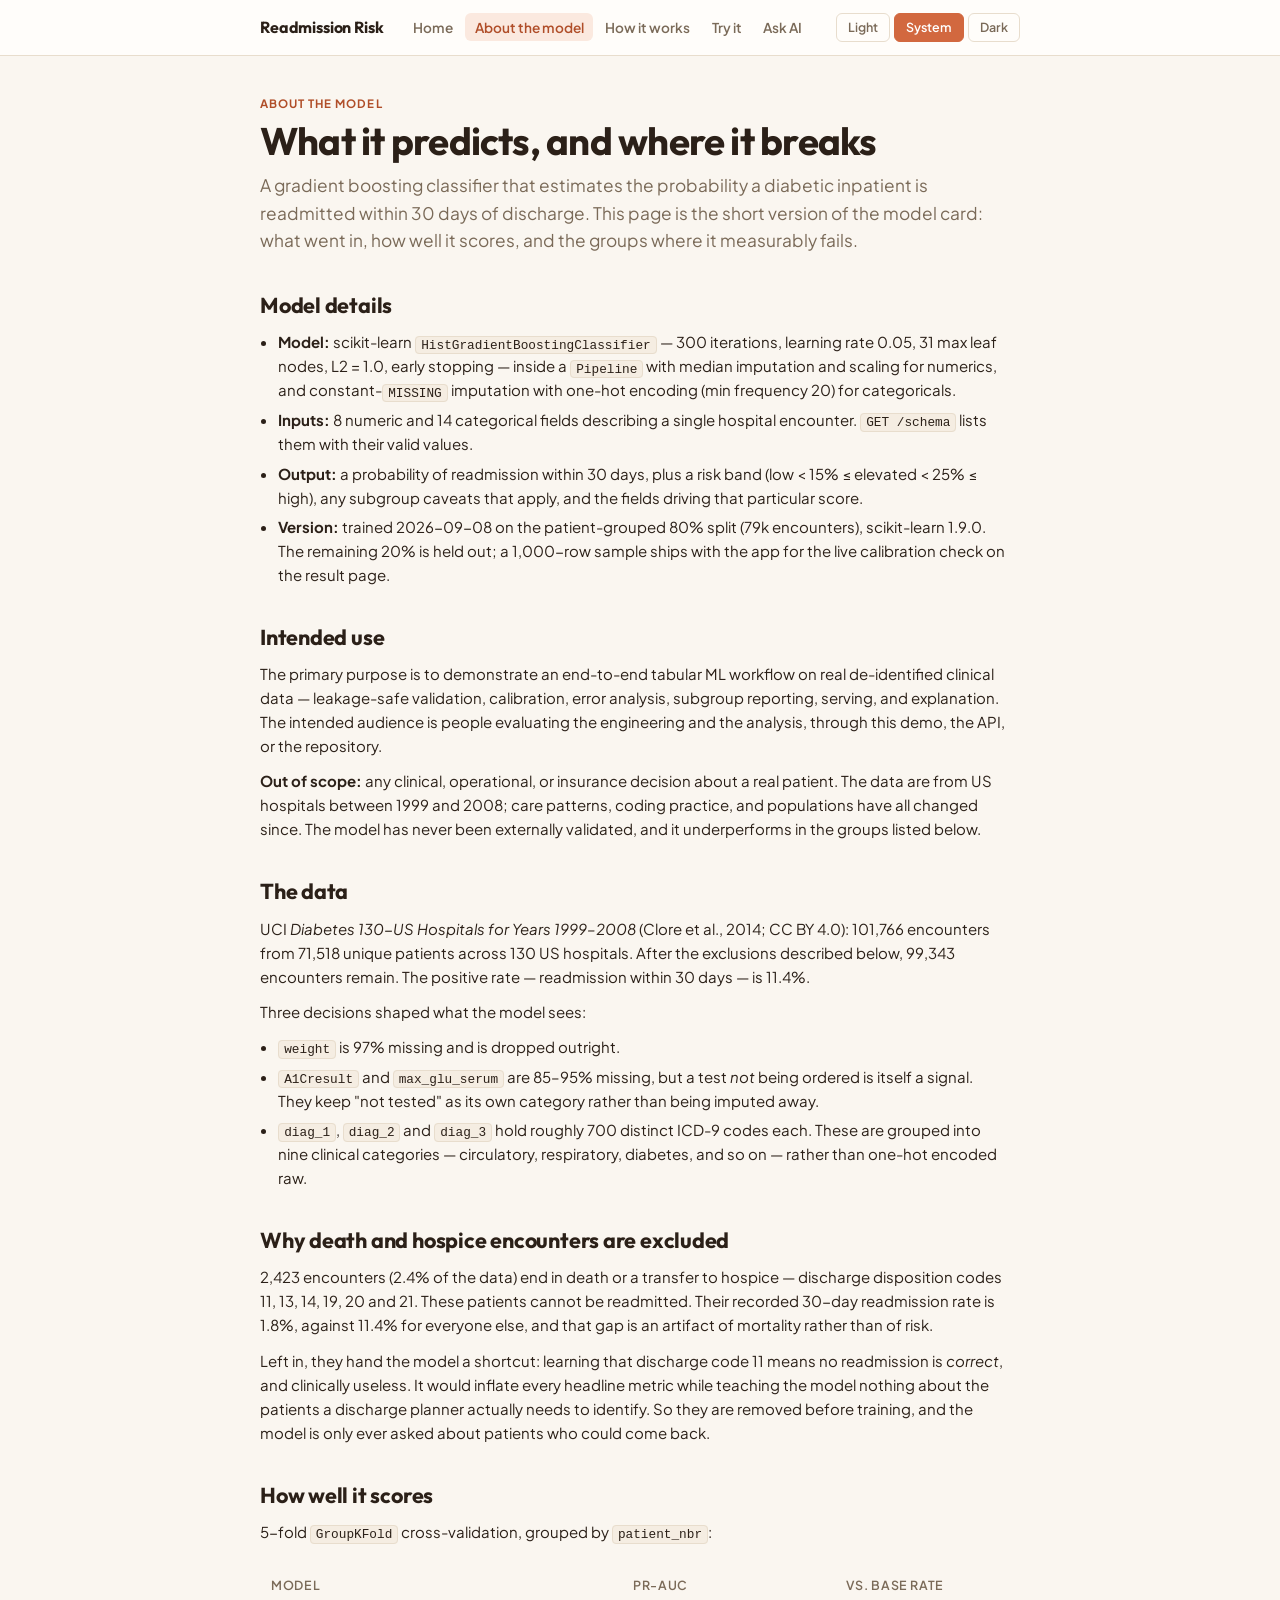
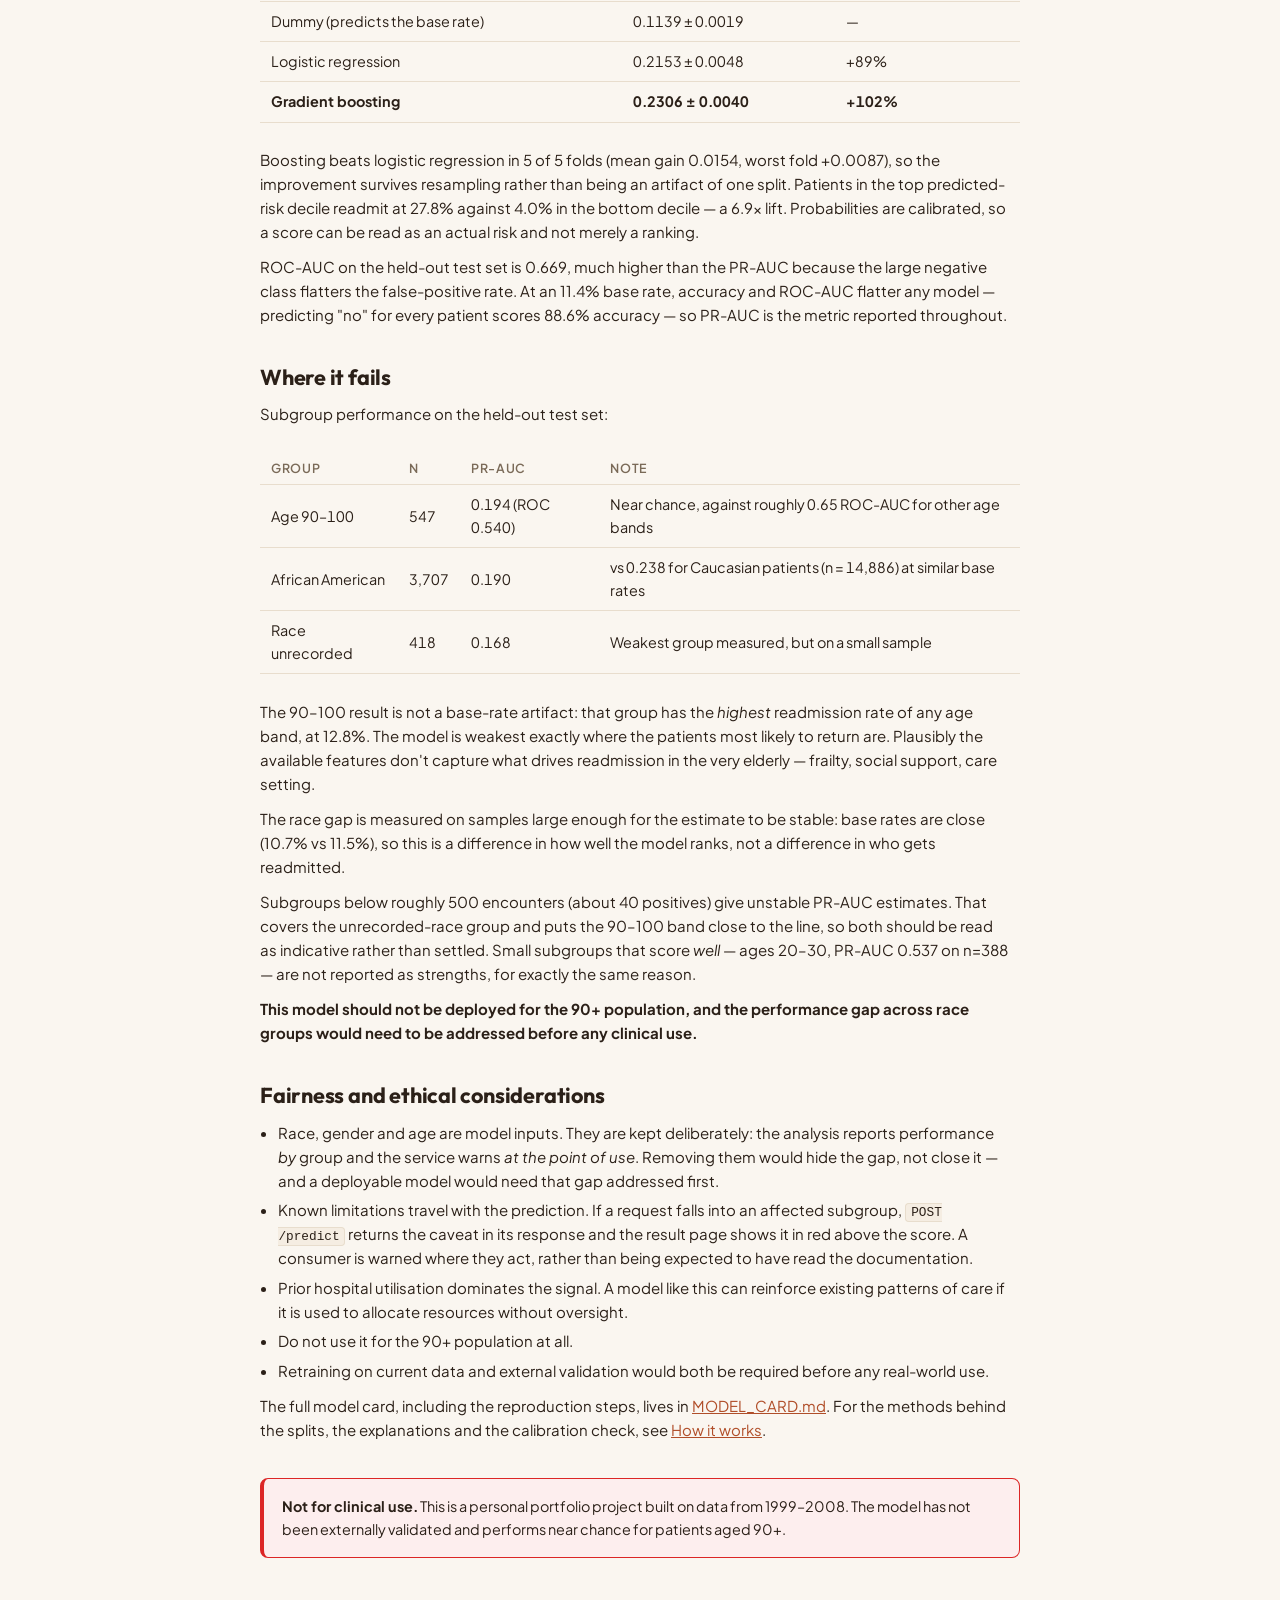
==== static/about.html @ 4ba6e390 "Restructure into multipage site: Home, About, How it works, Try it, Ask AI" ====
<!doctype html>
<html lang="en">
<head>
  <meta charset="utf-8">
  <meta name="viewport" content="width=device-width, initial-scale=1">
  <title>About the model — 30-day readmission risk</title>
  <script>
    // Apply the saved theme before first paint, so a reload never flashes the wrong theme.
    try {
      const t = localStorage.getItem("theme");
      if (t === "light" || t === "dark") document.documentElement.dataset.theme = t;
    } catch {}
  </script>
  <link rel="stylesheet" href="/static/style.css">
  <link rel="stylesheet" href="https://fonts.googleapis.com/css2?family=Outfit:wght@600;700&family=Plus+Jakarta+Sans:wght@400;500;600;700&display=swap">
  <script src="/static/site.js" defer></script>
</head>
<body>
<header class="site-header">
  <div class="site-header-inner">
    <a class="brand" href="/">Readmission Risk</a>
    <nav class="site-nav" aria-label="Main">
      <a href="/">Home</a>
      <a href="/about" aria-current="page">About the model</a>
      <a href="/how-it-works">How it works</a>
      <a href="/try">Try it</a>
      <a href="/ask">Ask AI</a>
    </nav>
    <div class="theme" role="group" aria-label="Theme">
      <button type="button" data-theme-choice="light">Light</button>
      <button type="button" data-theme-choice="system">System</button>
      <button type="button" data-theme-choice="dark">Dark</button>
    </div>
  </div>
</header>

<main>
  <div class="page-hero">
    <p class="eyebrow">About the model</p>
    <h1>What it predicts, and where it breaks</h1>
    <p class="lede">
      A gradient boosting classifier that estimates the probability a diabetic inpatient is
      readmitted within 30 days of discharge. This page is the short version of the model
      card: what went in, how well it scores, and the groups where it measurably fails.
    </p>
  </div>

  <div class="prose">
    <h2>Model details</h2>
    <ul>
      <li><b>Model:</b> scikit-learn <code>HistGradientBoostingClassifier</code> — 300 iterations,
        learning rate 0.05, 31 max leaf nodes, L2 = 1.0, early stopping — inside a
        <code>Pipeline</code> with median imputation and scaling for numerics, and
        constant-<code>MISSING</code> imputation with one-hot encoding (min frequency 20)
        for categoricals.</li>
      <li><b>Inputs:</b> 8 numeric and 14 categorical fields describing a single hospital
        encounter. <code>GET /schema</code> lists them with their valid values.</li>
      <li><b>Output:</b> a probability of readmission within 30 days, plus a risk band
        (low &lt; 15% ≤ elevated &lt; 25% ≤ high), any subgroup caveats that apply, and the
        fields driving that particular score.</li>
      <li><b>Version:</b> trained 2026-09-08 on the patient-grouped 80% split (79k encounters),
        scikit-learn 1.9.0. The remaining 20% is held out; a 1,000-row sample ships with the
        app for the live calibration check on the result page.</li>
    </ul>

    <h2>Intended use</h2>
    <p>
      The primary purpose is to demonstrate an end-to-end tabular ML workflow on real
      de-identified clinical data — leakage-safe validation, calibration, error analysis,
      subgroup reporting, serving, and explanation. The intended audience is people
      evaluating the engineering and the analysis, through this demo, the API, or the
      repository.
    </p>
    <p>
      <b>Out of scope:</b> any clinical, operational, or insurance decision about a real
      patient. The data are from US hospitals between 1999 and 2008; care patterns, coding
      practice, and populations have all changed since. The model has never been externally
      validated, and it underperforms in the groups listed below.
    </p>

    <h2>The data</h2>
    <p>
      UCI <i>Diabetes 130-US Hospitals for Years 1999–2008</i> (Clore et al., 2014; CC BY 4.0):
      101,766 encounters from 71,518 unique patients across 130 US hospitals. After the
      exclusions described below, 99,343 encounters remain. The positive rate — readmission
      within 30 days — is 11.4%.
    </p>
    <p>Three decisions shaped what the model sees:</p>
    <ul>
      <li><code>weight</code> is 97% missing and is dropped outright.</li>
      <li><code>A1Cresult</code> and <code>max_glu_serum</code> are 85–95% missing, but a test
        <i>not</i> being ordered is itself a signal. They keep "not tested" as its own
        category rather than being imputed away.</li>
      <li><code>diag_1</code>, <code>diag_2</code> and <code>diag_3</code> hold roughly 700
        distinct ICD-9 codes each. These are grouped into nine clinical categories —
        circulatory, respiratory, diabetes, and so on — rather than one-hot encoded raw.</li>
    </ul>

    <h2>Why death and hospice encounters are excluded</h2>
    <p>
      2,423 encounters (2.4% of the data) end in death or a transfer to hospice — discharge
      disposition codes 11, 13, 14, 19, 20 and 21. These patients cannot be readmitted. Their
      recorded 30-day readmission rate is 1.8%, against 11.4% for everyone else, and that gap
      is an artifact of mortality rather than of risk.
    </p>
    <p>
      Left in, they hand the model a shortcut: learning that discharge code 11 means no
      readmission is <i>correct</i>, and clinically useless. It would inflate every headline
      metric while teaching the model nothing about the patients a discharge planner actually
      needs to identify. So they are removed before training, and the model is only ever
      asked about patients who could come back.
    </p>

    <h2>How well it scores</h2>
    <p>5-fold <code>GroupKFold</code> cross-validation, grouped by <code>patient_nbr</code>:</p>
    <div class="table-scroll">
      <table>
        <thead>
          <tr><th>Model</th><th>PR-AUC</th><th>vs. base rate</th></tr>
        </thead>
        <tbody>
          <tr><td>Dummy (predicts the base rate)</td><td>0.1139 ± 0.0019</td><td>—</td></tr>
          <tr><td>Logistic regression</td><td>0.2153 ± 0.0048</td><td>+89%</td></tr>
          <tr><td><b>Gradient boosting</b></td><td><b>0.2306 ± 0.0040</b></td><td><b>+102%</b></td></tr>
        </tbody>
      </table>
    </div>
    <p>
      Boosting beats logistic regression in 5 of 5 folds (mean gain 0.0154, worst fold
      +0.0087), so the improvement survives resampling rather than being an artifact of one
      split. Patients in the top predicted-risk decile readmit at 27.8% against 4.0% in the
      bottom decile — a 6.9× lift. Probabilities are calibrated, so a score can be read as an
      actual risk and not merely a ranking.
    </p>
    <p>
      ROC-AUC on the held-out test set is 0.669, much higher than the PR-AUC because the large
      negative class flatters the false-positive rate. At an 11.4% base rate, accuracy and
      ROC-AUC flatter any model — predicting "no" for every patient scores 88.6% accuracy —
      so PR-AUC is the metric reported throughout.
    </p>

    <h2>Where it fails</h2>
    <p>Subgroup performance on the held-out test set:</p>
    <div class="table-scroll">
      <table>
        <thead>
          <tr><th>Group</th><th>n</th><th>PR-AUC</th><th>Note</th></tr>
        </thead>
        <tbody>
          <tr>
            <td>Age 90–100</td><td>547</td><td>0.194 (ROC 0.540)</td>
            <td>Near chance, against roughly 0.65 ROC-AUC for other age bands</td>
          </tr>
          <tr>
            <td>African American</td><td>3,707</td><td>0.190</td>
            <td>vs 0.238 for Caucasian patients (n = 14,886) at similar base rates</td>
          </tr>
          <tr>
            <td>Race unrecorded</td><td>418</td><td>0.168</td>
            <td>Weakest group measured, but on a small sample</td>
          </tr>
        </tbody>
      </table>
    </div>
    <p>
      The 90–100 result is not a base-rate artifact: that group has the <i>highest</i>
      readmission rate of any age band, at 12.8%. The model is weakest exactly where the
      patients most likely to return are. Plausibly the available features don't capture what
      drives readmission in the very elderly — frailty, social support, care setting.
    </p>
    <p>
      The race gap is measured on samples large enough for the estimate to be stable: base
      rates are close (10.7% vs 11.5%), so this is a difference in how well the model ranks,
      not a difference in who gets readmitted.
    </p>
    <p>
      Subgroups below roughly 500 encounters (about 40 positives) give unstable PR-AUC
      estimates. That covers the unrecorded-race group and puts the 90–100 band close to the
      line, so both should be read as indicative rather than settled. Small subgroups that
      score <i>well</i> — ages 20–30, PR-AUC 0.537 on n=388 — are not reported as strengths,
      for exactly the same reason.
    </p>
    <p>
      <b>This model should not be deployed for the 90+ population, and the performance gap
      across race groups would need to be addressed before any clinical use.</b>
    </p>

    <h2>Fairness and ethical considerations</h2>
    <ul>
      <li>Race, gender and age are model inputs. They are kept deliberately: the analysis
        reports performance <i>by</i> group and the service warns <i>at the point of use</i>.
        Removing them would hide the gap, not close it — and a deployable model would need
        that gap addressed first.</li>
      <li>Known limitations travel with the prediction. If a request falls into an affected
        subgroup, <code>POST /predict</code> returns the caveat in its response and the result
        page shows it in red above the score. A consumer is warned where they act, rather than
        being expected to have read the documentation.</li>
      <li>Prior hospital utilisation dominates the signal. A model like this can reinforce
        existing patterns of care if it is used to allocate resources without oversight.</li>
      <li>Do not use it for the 90+ population at all.</li>
      <li>Retraining on current data and external validation would both be required before any
        real-world use.</li>
    </ul>

    <p>
      The full model card, including the reproduction steps, lives in
      <a href="https://github.com/Yasminenaser1/tabular-lab/blob/main/MODEL_CARD.md">MODEL_CARD.md</a>.
      For the methods behind the splits, the explanations and the calibration check, see
      <a href="/how-it-works">How it works</a>.
    </p>
  </div>

  <div class="disclaimer">
    <strong>Not for clinical use.</strong> This is a personal portfolio project built on data
    from 1999–2008. The model has not been externally validated and performs near chance for
    patients aged 90+.
  </div>
</main>
</body>
</html>
---- static/style.css ----
:root {
  color-scheme: light dark;
  --bg:            light-dark(#faf6f0, #1a1410);
  --card:          light-dark(#fffdfa, #241c15);
  --card-2:        light-dark(#f5ede2, #2e241b);
  --ink:           light-dark(#2b2018, #f2e9dd);
  --muted:         light-dark(#7a6a58, #b3a291);
  --line:          light-dark(#e8ddcd, #3a2e22);
  --accent:        light-dark(#d2683f, #e88a5c);
  --accent-ink:    light-dark(#b04e29, #f0a077);
  --accent-soft:   light-dark(#fbe9df, #3a2519);
  --good:          light-dark(#16a34a, #22c55e);
  --warning:       light-dark(#d97706, #fab219);
  --critical:      light-dark(#dc2626, #ef4444);
  --critical-soft: light-dark(#fdeeee, #2a1519);
  --shadow: light-dark(0 12px 32px -20px rgba(19,26,42,.35), 0 20px 40px -24px rgba(0,0,0,.8));
  --display: "Outfit", system-ui, -apple-system, sans-serif;
  --body: "Plus Jakarta Sans", system-ui, -apple-system, "Segoe UI", sans-serif;
}
:root[data-theme="light"] { color-scheme: light; }
:root[data-theme="dark"]  { color-scheme: dark; }

* { box-sizing: border-box; }
body {
  margin: 0; padding: 0 1.25rem 4rem; min-height: 100vh;
  background: var(--bg); color: var(--ink); font: 15px/1.6 var(--body);
  -webkit-font-smoothing: antialiased;
}
main { max-width: 760px; margin: 0 auto; padding-top: 2.5rem; }
h1 { font: 700 2.4rem/1.1 var(--display); letter-spacing: -.02em; margin: 0 0 .35rem; }
#status { color: var(--muted); margin: 0 0 1.75rem; }

/* ---- site header / nav (shared by every page) ---- */
.site-header {
  margin: 0 -1.25rem 0; padding: 0 1.25rem;
  background: var(--card); border-bottom: 1px solid var(--line);
}
.site-header-inner {
  max-width: 760px; margin: 0 auto; padding: .8rem 0;
  display: flex; align-items: center; gap: 1rem 1.25rem; flex-wrap: wrap;
}
.brand {
  font: 700 1rem var(--display); letter-spacing: -.01em;
  color: var(--ink); text-decoration: none; white-space: nowrap;
}
.brand:hover { color: var(--accent-ink); }
.site-nav { display: flex; flex-wrap: wrap; gap: .15rem; margin-right: auto; }
.site-nav a {
  font: 600 .85rem var(--body); color: var(--muted); text-decoration: none;
  padding: .35rem .6rem; border-radius: 6px; white-space: nowrap;
}
.site-nav a:hover { color: var(--ink); background: var(--card-2); }
.site-nav a[aria-current="page"] { color: var(--accent-ink); background: var(--accent-soft); }

/* ---- theme switch ---- */
.theme { display: flex; justify-content: flex-end; gap: .25rem; }
.theme button {
  font: 600 .78rem var(--body); color: var(--muted); background: var(--card);
  border: 1px solid var(--line); border-radius: 6px; padding: .35rem .7rem;
}
.theme button:hover { color: var(--ink); background: var(--card-2); }
.theme button.is-active { color: #fff; background: var(--accent); border-color: var(--accent); }

/* ---- form ---- */
fieldset {
  border: 1px solid var(--line); border-radius: 12px; background: var(--card);
  padding: 1.25rem 1.5rem 1.5rem; margin: 0 0 1.25rem;
}
legend { font: 600 1rem var(--display); padding: 0 .5rem; color: var(--accent-ink); }
.grid {
  display: grid; grid-template-columns: repeat(auto-fill, minmax(200px, 1fr));
  gap: 1rem 1.25rem;
}
label { display: flex; flex-direction: column; gap: .3rem; font-size: .82rem; font-weight: 600; color: var(--muted); }
input, select {
  font: 500 .95rem var(--body); color: var(--ink); padding: .55rem .7rem;
  border: 1px solid var(--line); border-radius: 8px; background: var(--card-2);
  font-variant-numeric: tabular-nums;
}
input:focus, select:focus { outline: 2px solid var(--accent); outline-offset: 1px; border-color: var(--accent); }
button {
  font: 700 .95rem var(--body); color: #fff; background: var(--accent);
  border: 0; border-radius: 8px; padding: .7rem 1.5rem; cursor: pointer;
}
button:hover { background: var(--accent-ink); }
.ghost { background: transparent; color: var(--accent-ink); border: 1px solid var(--line); }
.ghost:hover { background: var(--accent-soft); }

/* ---- wizard ---- */
.steps { display: flex; gap: .5rem; margin: 0 0 .6rem; }
.step {
  flex: 1; font: 600 .8rem var(--body); color: var(--muted);
  padding: .5rem .75rem; border-radius: 8px; border: 1px solid var(--line); background: var(--card);
  display: flex; align-items: center; gap: .5rem;
}
.step b {
  width: 22px; height: 22px; border-radius: 50%; display: grid; place-items: center;
  font: 700 .72rem var(--body); background: var(--card-2); color: var(--muted);
}
.step.is-active { color: var(--ink); border-color: var(--accent); }
.step.is-active b { background: var(--accent); color: #fff; }
.step.is-done b { background: var(--good); color: #fff; }
.progress { height: 4px; border-radius: 999px; background: var(--card-2); margin: 0 0 1.5rem; overflow: hidden; }
.progress-bar { height: 100%; width: 33%; background: var(--accent); transition: width .3s ease; }
.panel[hidden] { display: none; }
.actions { display: flex; justify-content: space-between; align-items: center; gap: 1rem; margin-top: .25rem; }

/* ---- result ---- */
#result { margin-top: .25rem; }
.card {
  border: 1px solid var(--line); border-radius: 12px; background: var(--card);
  padding: 1.75rem 2rem; box-shadow: var(--shadow); margin-bottom: 1.25rem;
}
.hero { font: 700 4rem/1 var(--display); letter-spacing: -.03em; }
.compare { color: var(--muted); margin: .4rem 0 1rem; }
.band {
  display: inline-flex; align-items: center; gap: .45rem; font-weight: 700; font-size: .82rem;
  padding: .35rem .7rem .35rem .55rem; border-radius: 6px; background: var(--card-2); border: 1px solid var(--line);
}
.band::before { content: ""; width: 8px; height: 8px; border-radius: 50%; background: var(--dot); }
.band-low { --dot: var(--good); }
.band-elevated { --dot: var(--warning); }
.band-high { --dot: var(--critical); }
.caveats {
  margin-top: 1.25rem; padding: 1rem 1.1rem; border-radius: 8px;
  border: 1px solid var(--critical); border-left-width: 4px; background: var(--critical-soft);
}
.caveats h3 { margin: 0 0 .4rem; font: 700 1rem var(--body); }
.caveats p { margin: .3rem 0; }
.error { color: var(--critical); font-weight: 600; }

/* ---- risk meter ---- */
.meter { margin-top: 1.25rem; }
.meter-track { position: relative; height: 10px; border-radius: 999px; background: var(--card-2); }
.meter-fill { height: 100%; border-radius: 999px; background: var(--dot, var(--accent)); transition: width .5s ease; }
.meter-base { position: absolute; top: -5px; width: 2px; height: 20px; background: var(--ink); opacity: .6; }
.meter-scale { display: flex; justify-content: space-between; margin-top: .4rem; font-size: .72rem; color: var(--muted); }
.meter-scale .base { color: var(--ink); font-weight: 600; }
.clear { color: var(--muted); margin-top: 1.25rem; }

/* ---- example patients ---- */
.examples { display: flex; flex-wrap: wrap; gap: .5rem; align-items: center; margin-bottom: 1rem; }
.examples span { font-size: .85rem; color: var(--muted); margin-right: .25rem; }
.examples button { font-size: .82rem; padding: .45rem .8rem; }
@media (prefers-reduced-motion: reduce) { .meter-fill, .progress-bar { transition: none; } }

/* ---- field labels: readable name + raw feature key ---- */
.lbl { color: var(--ink); }
.key { font: 400 .68rem/1 ui-monospace, Menlo, monospace; color: var(--muted); opacity: .8; }

/* ---- drivers ---- */
.drivers { margin-top: 1.25rem; }
.drivers h3 { margin: 0 0 .6rem; font: 700 1rem var(--body); }
.drivers ul { list-style: none; margin: 0; padding: 0; display: grid; gap: .55rem; }
.driver { display: grid; grid-template-columns: 1fr 120px 72px; gap: .75rem; align-items: center; font-size: .88rem; }
.driver-name small { display: block; color: var(--muted); font-size: .75rem; }
.driver-bar { height: 8px; border-radius: 999px; background: var(--card-2); overflow: hidden; }
.driver-bar i { display: block; height: 100%; background: var(--dot); }
.driver-up { --dot: var(--critical); }
.driver-down { --dot: var(--good); }
.driver-delta { text-align: right; font-weight: 700; font-variant-numeric: tabular-nums; }
.drivers .clear { font-size: .8rem; margin-top: .75rem; }
@media (max-width: 520px) { .driver { grid-template-columns: 1fr 72px; } .driver-bar { display: none; } }

/* ---- page content (home / about / how-it-works) ---- */
.page-hero { margin-bottom: 2.25rem; }
.eyebrow {
  font: 700 .72rem var(--body); letter-spacing: .09em; text-transform: uppercase;
  color: var(--accent-ink); margin: 0 0 .6rem;
}
.lede { font-size: 1.08rem; color: var(--muted); margin: .6rem 0 0; max-width: 60ch; }
.cta-row { display: flex; flex-wrap: wrap; gap: .75rem; margin-top: 1.5rem; }
a.btn {
  display: inline-block; font: 700 .95rem var(--body); text-decoration: none;
  color: #fff; background: var(--accent); border-radius: 8px; padding: .7rem 1.5rem;
}
a.btn:hover { background: var(--accent-ink); }
a.btn.ghost { color: var(--accent-ink); background: transparent; border: 1px solid var(--line); }
a.btn.ghost:hover { background: var(--accent-soft); }

/* headline numbers */
.stat-row {
  display: grid; grid-template-columns: repeat(auto-fit, minmax(160px, 1fr));
  gap: 1rem; margin: 0 0 2.25rem;
}
.stat {
  border: 1px solid var(--line); border-radius: 12px; background: var(--card);
  padding: 1.1rem 1.25rem;
}
.stat b {
  display: block; font: 700 1.85rem/1.1 var(--display); letter-spacing: -.02em;
  color: var(--ink); font-variant-numeric: tabular-nums;
}
.stat span { display: block; font-size: .8rem; color: var(--muted); margin-top: .3rem; }

/* link cards to the other pages */
.nav-cards { display: grid; gap: .85rem; margin: 0 0 2.25rem; }
.nav-card {
  display: block; text-decoration: none; color: inherit;
  border: 1px solid var(--line); border-radius: 12px; background: var(--card);
  padding: 1.1rem 1.25rem;
}
.nav-card:hover { border-color: var(--accent); background: var(--card-2); }
.nav-card b { font: 700 1rem var(--display); color: var(--accent-ink); }
.nav-card span { display: block; font-size: .88rem; color: var(--muted); margin-top: .25rem; }

/* long-form sections */
.prose h2 { font: 700 1.35rem var(--display); letter-spacing: -.01em; margin: 2.25rem 0 .6rem; }
.prose h3 { font: 700 1rem var(--body); margin: 1.5rem 0 .4rem; }
.prose p { margin: .7rem 0; max-width: 68ch; }
.prose ul { margin: .7rem 0; padding-left: 1.15rem; max-width: 68ch; }
.prose li { margin: .35rem 0; }
.prose code {
  font: 400 .85em ui-monospace, Menlo, monospace;
  background: var(--card-2); border: 1px solid var(--line);
  border-radius: 4px; padding: .05rem .3rem;
}
.prose a { color: var(--accent-ink); }
.prose table { border-collapse: collapse; width: 100%; font-size: .9rem; margin: .9rem 0; }
.prose th, .prose td {
  text-align: left; padding: .5rem .7rem; border-bottom: 1px solid var(--line);
  font-variant-numeric: tabular-nums;
}
.prose th { font: 600 .78rem var(--body); color: var(--muted); text-transform: uppercase; letter-spacing: .05em; }
.table-scroll { overflow-x: auto; }

/* the "not for clinical use" strip */
.disclaimer {
  margin: 2.25rem 0 0; padding: 1rem 1.1rem; border-radius: 8px; font-size: .9rem;
  border: 1px solid var(--critical); border-left-width: 4px; background: var(--critical-soft);
}
.disclaimer strong { font-weight: 700; }

/* code blocks in long-form pages */
.prose pre {
  margin: .9rem 0; padding: .9rem 1.1rem; overflow-x: auto;
  background: var(--card-2); border: 1px solid var(--line); border-radius: 10px;
  font: 400 .82rem/1.55 ui-monospace, Menlo, monospace; color: var(--ink);
}
.prose pre code { background: none; border: 0; padding: 0; font-size: inherit; }

/* ---- Ask AI chat page ---- */
.chat {
  border: 1px solid var(--line); border-radius: 12px; background: var(--card);
  box-shadow: var(--shadow); overflow: hidden;
}
.chat-log {
  min-height: 300px; max-height: 58vh; overflow-y: auto;
  padding: 1.25rem; display: flex; flex-direction: column; gap: .75rem;
}
.bubble {
  padding: .6rem .85rem; border-radius: 12px; max-width: 85%;
  font-size: .93rem; line-height: 1.5; white-space: pre-wrap; overflow-wrap: anywhere;
}
.bubble-you { align-self: flex-end; background: var(--accent); color: #fff; border-bottom-right-radius: 4px; }
.bubble-ai  { align-self: flex-start; background: var(--card-2); color: var(--ink); border-bottom-left-radius: 4px; }
.bubble-error { border: 1px solid var(--critical); background: var(--critical-soft); }
.bubble-wait { color: var(--muted); font-style: italic; }

/* which tools the assistant reached for */
.tools { display: flex; flex-wrap: wrap; gap: .3rem; margin-top: .5rem; }
.tool-badge {
  font: 600 .68rem ui-monospace, Menlo, monospace; color: var(--accent-ink);
  background: var(--accent-soft); border: 1px solid var(--line);
  border-radius: 999px; padding: .12rem .5rem;
}

.chat-form { display: flex; gap: .6rem; padding: .85rem 1rem; border-top: 1px solid var(--line); }
.chat-form input {
  flex: 1; font: 500 .95rem var(--body); color: var(--ink);
  padding: .65rem .8rem; border: 1px solid var(--line); border-radius: 8px; background: var(--card-2);
}
.chat-form input:focus { outline: 2px solid var(--accent); outline-offset: 1px; border-color: var(--accent); }
.chat-form button:disabled { opacity: .5; cursor: default; }

/* starter questions */
.suggestions { display: flex; flex-wrap: wrap; gap: .5rem; margin: 0 0 1.25rem; }
.suggestions button { font-size: .82rem; padding: .45rem .8rem; }

/* shown when the assistant backend is not configured */
.offline {
  margin: 0 0 1.25rem; padding: 1rem 1.1rem; border-radius: 8px; font-size: .9rem;
  border: 1px solid var(--warning); border-left-width: 4px; background: var(--card-2);
}

/* visually hidden, still read by screen readers */
.sr-only {
  position: absolute; width: 1px; height: 1px; padding: 0; margin: -1px;
  overflow: hidden; clip-path: inset(50%); white-space: nowrap; border: 0;
}
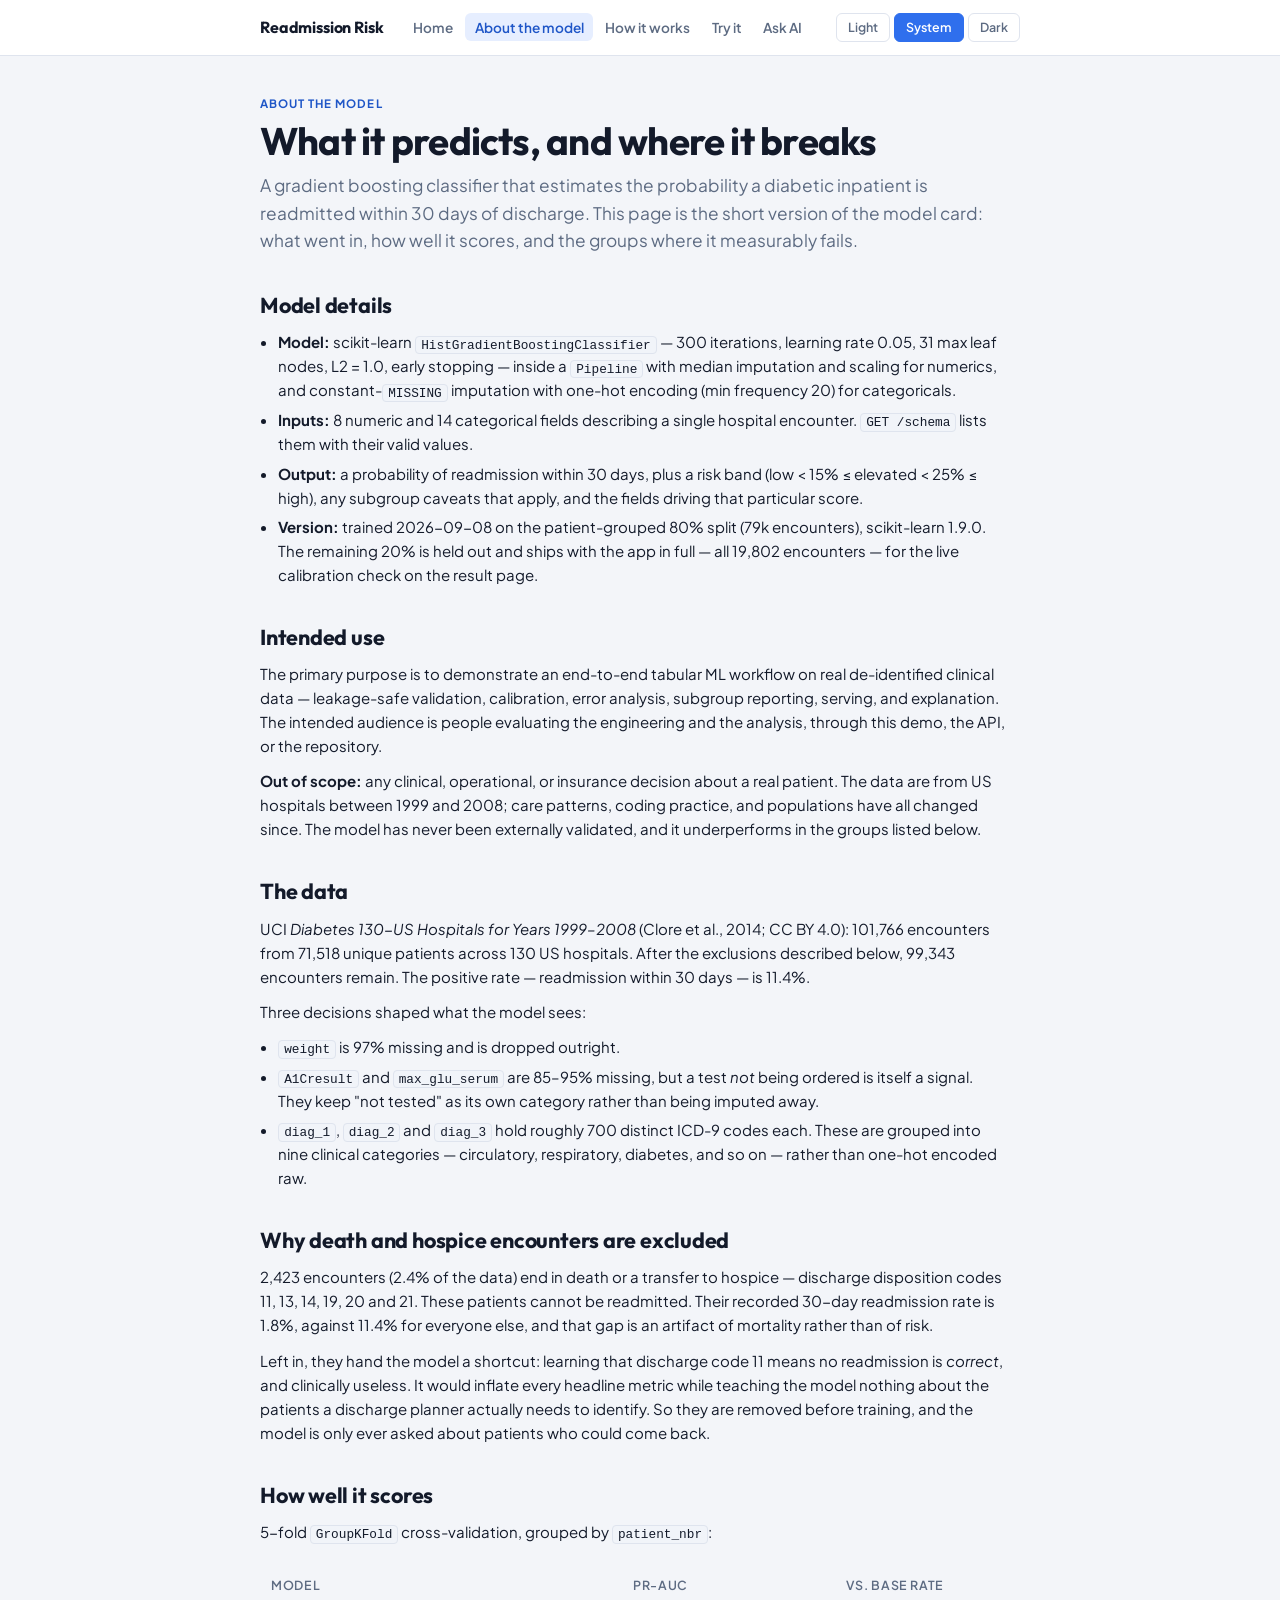
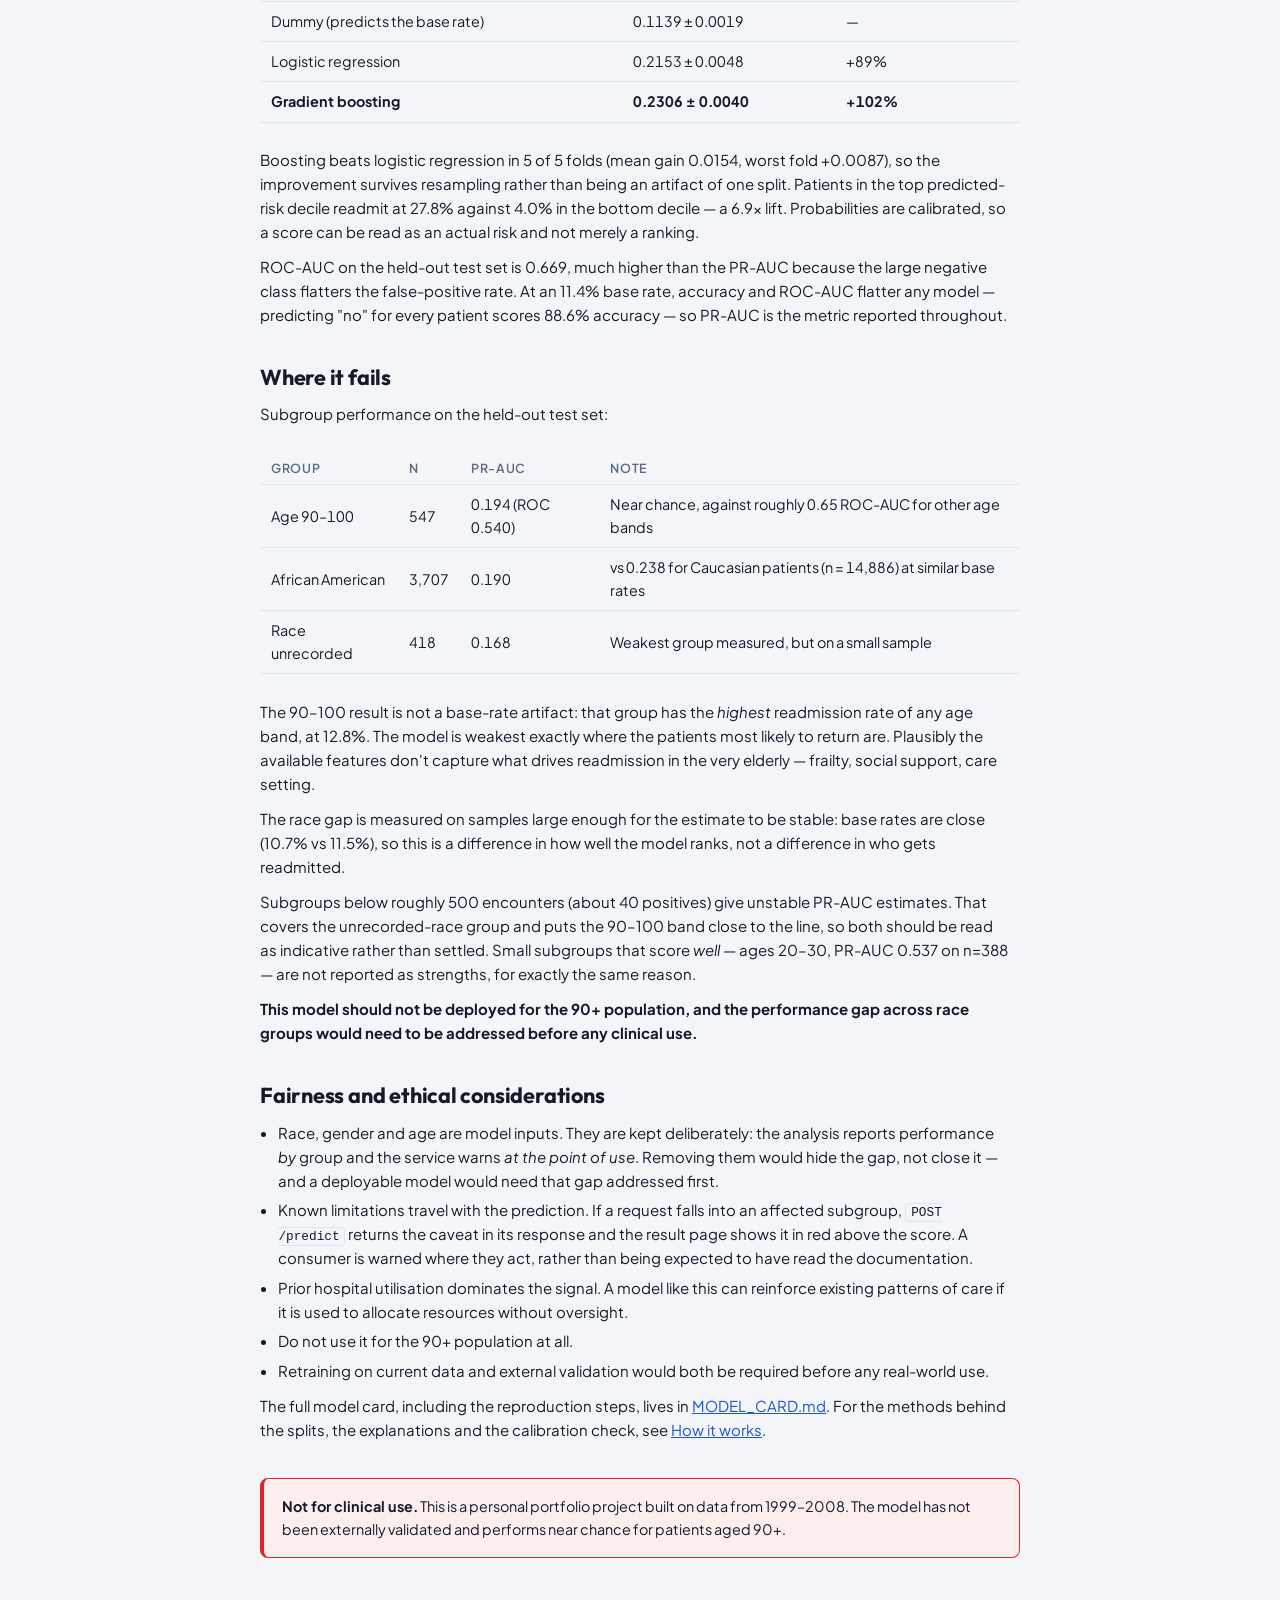
==== commit 8511de45: "Ship the whole held-out split, not a 1,000-row sample of it /evaluation was scoring a random 1,000-r" ====
--- a/static/about.html
+++ b/static/about.html
@@ -59,8 +59,8 @@
         (low &lt; 15% ≤ elevated &lt; 25% ≤ high), any subgroup caveats that apply, and the
         fields driving that particular score.</li>
       <li><b>Version:</b> trained 2026-09-08 on the patient-grouped 80% split (79k encounters),
-        scikit-learn 1.9.0. The remaining 20% is held out; a 1,000-row sample ships with the
-        app for the live calibration check on the result page.</li>
+        scikit-learn 1.9.0. The remaining 20% is held out and ships with the app in full —
+        all 19,802 encounters — for the live calibration check on the result page.</li>
     </ul>
 
     <h2>Intended use</h2>
--- a/static/style.css
+++ b/static/style.css
@@ -1,14 +1,14 @@
 :root {
   color-scheme: light dark;
-  --bg:            light-dark(#faf6f0, #1a1410);
-  --card:          light-dark(#fffdfa, #241c15);
-  --card-2:        light-dark(#f5ede2, #2e241b);
-  --ink:           light-dark(#2b2018, #f2e9dd);
-  --muted:         light-dark(#7a6a58, #b3a291);
-  --line:          light-dark(#e8ddcd, #3a2e22);
-  --accent:        light-dark(#d2683f, #e88a5c);
-  --accent-ink:    light-dark(#b04e29, #f0a077);
-  --accent-soft:   light-dark(#fbe9df, #3a2519);
+  --bg:            light-dark(#f3f5f9, #0b1220);
+  --card:          light-dark(#ffffff, #131c2e);
+  --card-2:        light-dark(#f1f4f9, #1a2540);
+  --ink:           light-dark(#131a2a, #e8edf6);
+  --muted:         light-dark(#5d6b82, #8d99b2);
+  --line:          light-dark(#dfe4ee, #24304a);
+  --accent:        light-dark(#2f6fed, #4f8cff);
+  --accent-ink:    light-dark(#1f56c7, #7eaaff);
+  --accent-soft:   light-dark(#e6eeff, #16233f);
   --good:          light-dark(#16a34a, #22c55e);
   --warning:       light-dark(#d97706, #fab219);
   --critical:      light-dark(#dc2626, #ef4444);
@@ -144,9 +144,38 @@
 .examples button { font-size: .82rem; padding: .45rem .8rem; }
 @media (prefers-reduced-motion: reduce) { .meter-fill, .progress-bar { transition: none; } }
 
-/* ---- field labels: readable name + raw feature key ---- */
+/* ---- field labels ---- */
 .lbl { color: var(--ink); }
-.key { font: 400 .68rem/1 ui-monospace, Menlo, monospace; color: var(--muted); opacity: .8; }
+
+/* ---- plain-English primary fields (step 1) ---- */
+.field-intro { margin: -.25rem 0 1.1rem; font-size: .88rem; color: var(--muted); max-width: 62ch; }
+.field-primary { gap: .35rem; }
+.field-primary .lbl { font-size: .9rem; }
+.field-primary .hint {
+  font: 400 .78rem/1.4 var(--body); color: var(--muted); margin-bottom: .1rem;
+}
+#primary { grid-template-columns: repeat(auto-fill, minmax(260px, 1fr)); gap: 1.25rem 1.5rem; }
+
+/* ---- "More options": the other 17 fields, collapsed by default ---- */
+#advanced summary {
+  cursor: pointer; list-style: none; display: inline-flex; align-items: center; gap: .5rem;
+  font: 700 .9rem var(--body); color: var(--accent-ink);
+  padding: .55rem .9rem; border: 1px solid var(--line); border-radius: 8px; background: var(--card-2);
+}
+#advanced summary::-webkit-details-marker { display: none; }
+#advanced summary::before {
+  content: "▸"; font-size: .8em; color: var(--muted); transition: transform .15s ease;
+}
+#advanced[open] summary::before { transform: rotate(90deg); }
+#advanced summary:hover { background: var(--accent-soft); border-color: var(--accent); }
+#advanced summary:focus-visible { outline: 2px solid var(--accent); outline-offset: 2px; }
+#advanced summary .count { font-weight: 500; color: var(--muted); }
+.adv-group { margin-top: 1.5rem; }
+.adv-group h3 {
+  margin: 0 0 .75rem; font: 700 .72rem var(--body); letter-spacing: .09em;
+  text-transform: uppercase; color: var(--muted);
+}
+@media (prefers-reduced-motion: reduce) { #advanced summary::before { transition: none; } }
 
 /* ---- drivers ---- */
 .drivers { margin-top: 1.25rem; }
